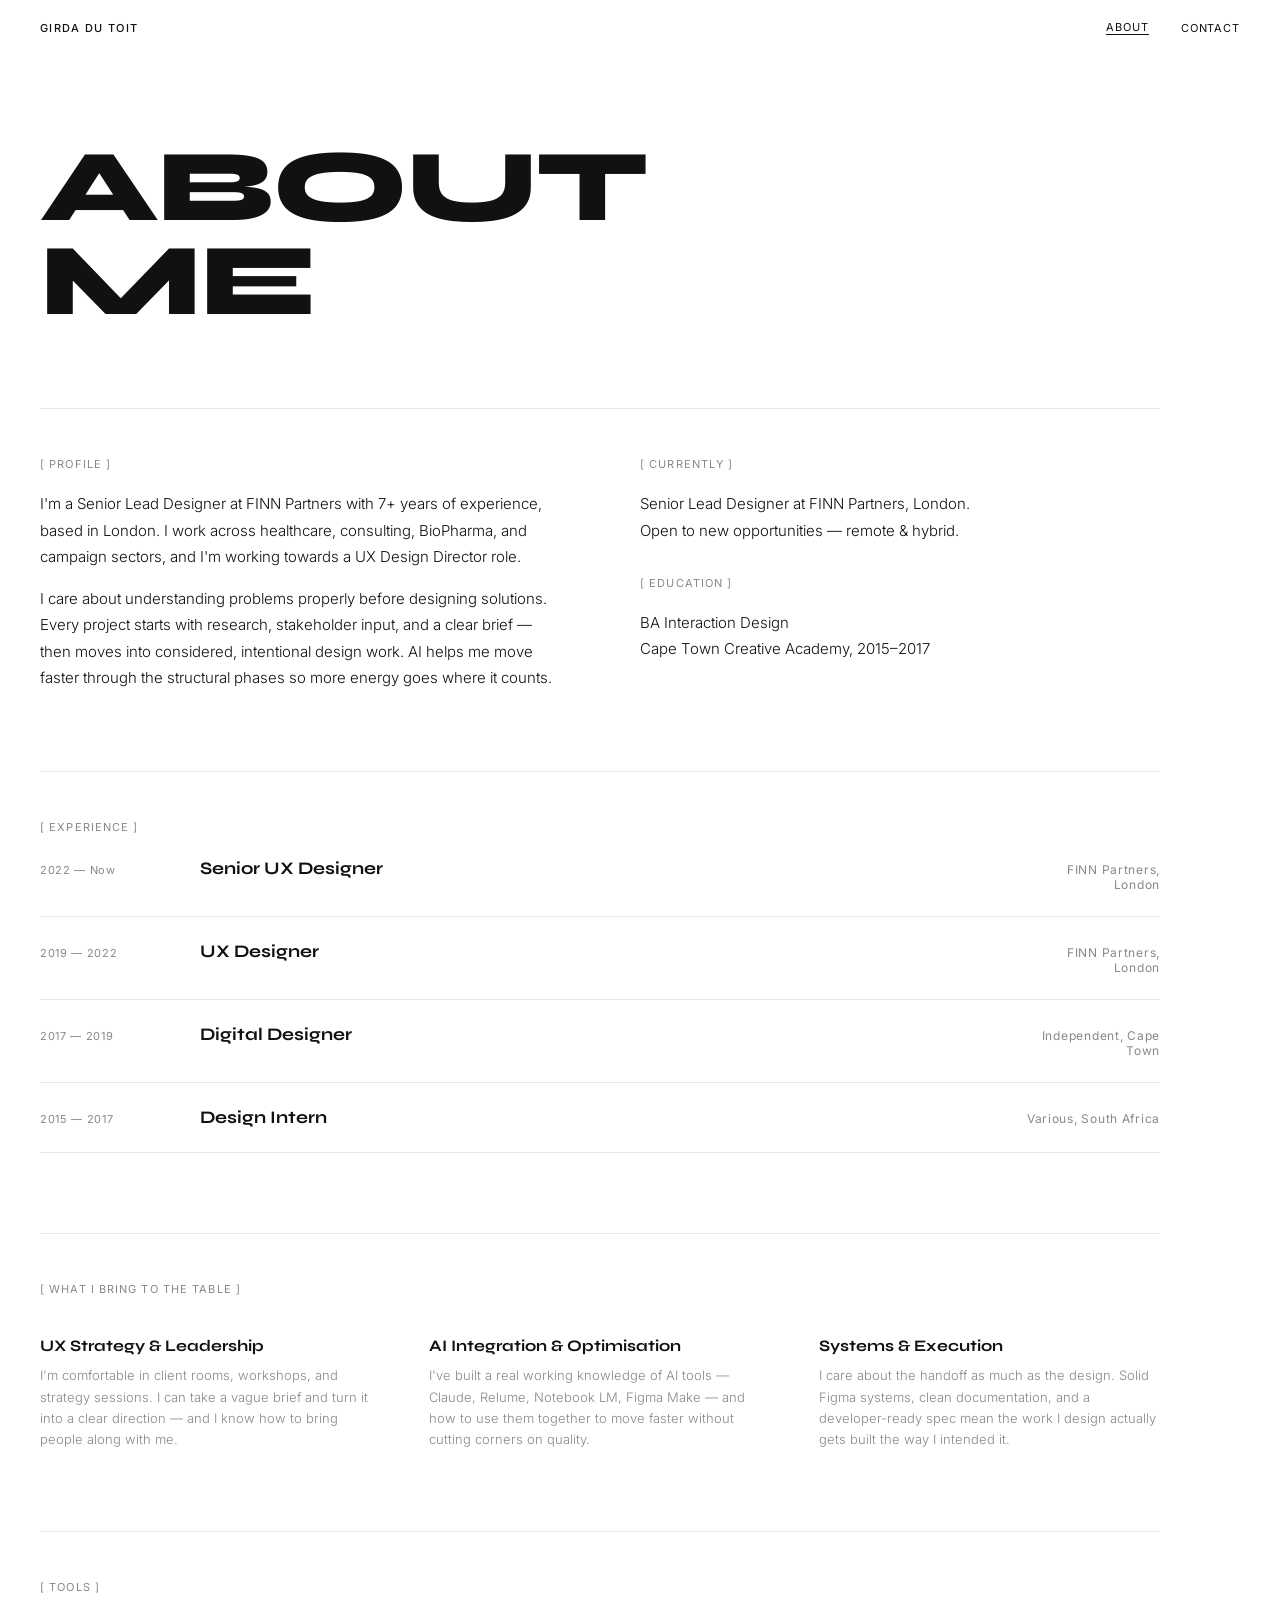
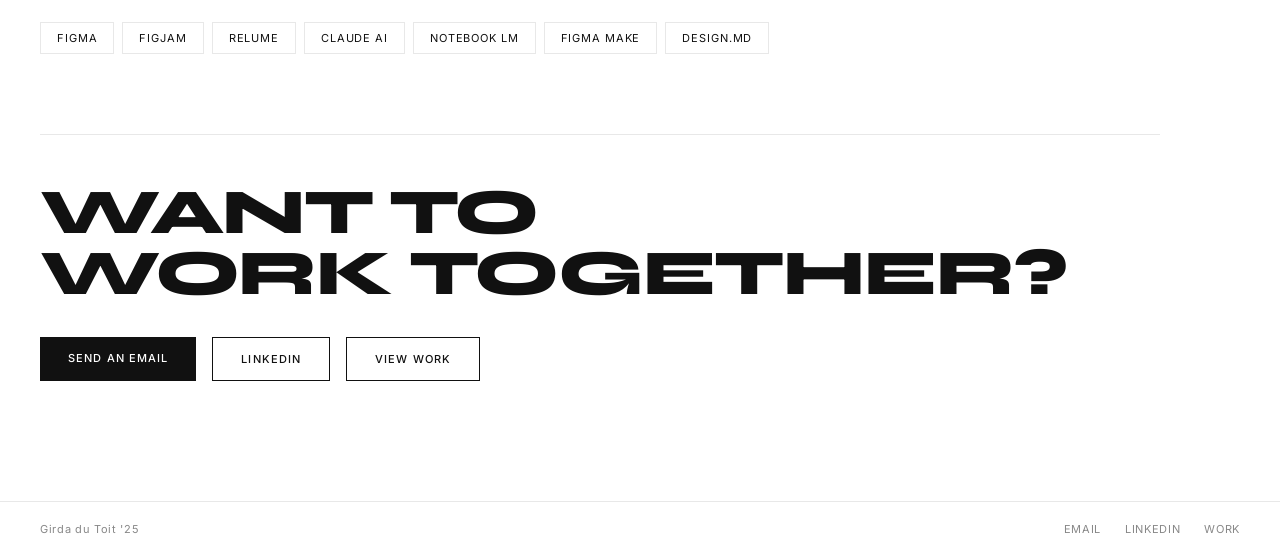
==== about.html @ a4d141b9 "Add files via upload" ====
<!DOCTYPE html>
<html lang="en">
<head>
    <meta charset="UTF-8">
    <meta name="viewport" content="width=device-width, initial-scale=1.0">
    <title>About — Girda du Toit</title>
    <meta name="description" content="About Girda du Toit — Senior Lead Designer based in London.">
    <link rel="preconnect" href="https://fonts.googleapis.com">
    <link rel="preconnect" href="https://fonts.gstatic.com" crossorigin>
    <link href="https://fonts.googleapis.com/css2?family=Inter:wght@300;400;500&family=Syne:wght@700;800&display=swap" rel="stylesheet">
    <link rel="icon" href="data:image/svg+xml,<svg xmlns='http://www.w3.org/2000/svg' viewBox='0 0 32 32'><rect width='32' height='32' fill='%23111'/><text x='6' y='23' font-size='18' font-weight='900' fill='white' font-family='sans-serif'>G</text></svg>">
    <style>
        *, *::before, *::after { box-sizing: border-box; margin: 0; padding: 0; }
        html { scroll-behavior: smooth; }
        :root { --black: #111111; --white: #ffffff; --grey: #888888; --light: #f5f5f5; --border: #e8e8e8; }
        body { font-family: 'Inter', sans-serif; background: var(--white); color: var(--black); min-height: 100vh; -webkit-font-smoothing: antialiased; }

        nav {
            position: fixed; top: 0; left: 0; right: 0; z-index: 50;
            display: flex; align-items: center; justify-content: space-between;
            padding: 20px 40px;
            background: rgba(255,255,255,0.92); backdrop-filter: blur(12px);
        }
        .nav-name { font-size: 11px; font-weight: 500; letter-spacing: 0.12em; text-transform: uppercase; color: var(--black); text-decoration: none; }
        .nav-links { display: flex; align-items: center; gap: 32px; }
        .nav-links a { font-size: 11px; font-weight: 400; letter-spacing: 0.08em; text-transform: uppercase; color: var(--black); text-decoration: none; transition: color 0.2s; }
        .nav-links a:hover { color: var(--grey); }
        .nav-links a.active { border-bottom: 1px solid var(--black); }

        .page { padding: 140px 40px 120px; max-width: 1200px; }

        .page-title {
            font-family: 'Syne', sans-serif;
            font-weight: 800;
            font-size: clamp(3rem, 8vw, 7rem);
            line-height: 0.92;
            letter-spacing: -0.02em;
            text-transform: uppercase;
            color: var(--black);
            margin-bottom: 80px;
        }

        .about-grid {
            display: grid;
            grid-template-columns: 1fr 1fr;
            gap: 80px;
            border-top: 1px solid var(--border);
            padding-top: 48px;
            margin-bottom: 80px;
        }

        .about-label {
            font-size: 11px; font-weight: 400; letter-spacing: 0.1em;
            text-transform: uppercase; color: var(--grey); margin-bottom: 20px;
        }
        .about-text {
            font-size: 15px; font-weight: 300; line-height: 1.75;
            color: var(--black);
        }
        .about-text + .about-text { margin-top: 16px; }

        /* Timeline */
        .timeline { border-top: 1px solid var(--border); padding-top: 48px; margin-bottom: 80px; }
        .timeline-label { font-size: 11px; font-weight: 400; letter-spacing: 0.1em; text-transform: uppercase; color: var(--grey); margin-bottom: 0; }
        .timeline-row {
            display: grid;
            grid-template-columns: 120px 1fr 140px;
            align-items: baseline;
            padding: 24px 0;
            border-bottom: 1px solid var(--border);
            gap: 40px;
        }
        .tl-dates { font-size: 11px; color: var(--grey); letter-spacing: 0.06em; }
        .tl-role { font-family: 'Syne', sans-serif; font-weight: 700; font-size: 1.1rem; }
        .tl-company { font-size: 12px; color: var(--grey); letter-spacing: 0.06em; text-align: right; }

        /* Expertise */
        .expertise { border-top: 1px solid var(--border); padding-top: 48px; margin-bottom: 80px; }
        .expertise-grid { display: grid; grid-template-columns: repeat(3, 1fr); gap: 48px; margin-top: 40px; }
        .exp-title { font-family: 'Syne', sans-serif; font-size: 1rem; font-weight: 700; margin-bottom: 10px; }
        .exp-text { font-size: 13px; font-weight: 300; line-height: 1.65; color: var(--grey); }

        /* Tools */
        .tools { border-top: 1px solid var(--border); padding-top: 48px; margin-bottom: 80px; }
        .tools-list { display: flex; flex-wrap: wrap; gap: 8px; margin-top: 28px; }
        .tool-tag {
            font-size: 11px; letter-spacing: 0.08em; text-transform: uppercase;
            border: 1px solid var(--border); padding: 8px 16px;
            color: var(--black); transition: all 0.2s;
        }
        .tool-tag:hover { background: var(--black); color: var(--white); }

        /* CTA */
        .cta { border-top: 1px solid var(--border); padding-top: 48px; }
        .cta-title { font-family: 'Syne', sans-serif; font-weight: 800; font-size: clamp(2rem, 5vw, 4.5rem); line-height: 0.95; letter-spacing: -0.02em; text-transform: uppercase; margin-bottom: 32px; }
        .cta-links { display: flex; gap: 16px; flex-wrap: wrap; }
        .cta-link {
            font-size: 11px; font-weight: 500; letter-spacing: 0.1em; text-transform: uppercase;
            text-decoration: none; color: var(--white); background: var(--black);
            padding: 14px 28px; transition: opacity 0.2s;
        }
        .cta-link:hover { opacity: 0.7; }
        .cta-link.outline { background: var(--white); color: var(--black); border: 1px solid var(--black); }
        .cta-link.outline:hover { background: var(--black); color: var(--white); }

        footer {
            display: flex; align-items: center; justify-content: space-between;
            padding: 20px 40px; border-top: 1px solid var(--border); flex-wrap: wrap; gap: 12px;
        }
        footer span { font-size: 11px; color: var(--grey); letter-spacing: 0.06em; }
        .footer-links { display: flex; gap: 24px; }
        .footer-links a { font-size: 11px; color: var(--grey); text-decoration: none; letter-spacing: 0.06em; text-transform: uppercase; transition: color 0.2s; }
        .footer-links a:hover { color: var(--black); }

        @media (max-width: 768px) {
            nav { padding: 16px 20px; }
            .page { padding: 120px 20px 80px; }
            .about-grid { grid-template-columns: 1fr; gap: 40px; }
            .timeline-row { grid-template-columns: 80px 1fr; gap: 20px; }
            .tl-company { display: none; }
            .expertise-grid { grid-template-columns: 1fr; gap: 32px; }
            footer { padding: 20px; }
        }
    </style>
</head>
<body>

<nav>
    <a href="index.html" class="nav-name">Girda du Toit</a>
    <div class="nav-links">
        <a href="about.html" class="active">About</a>
        <a href="mailto:girdadutoit@gmail.com">Contact</a>
    </div>
</nav>

<div class="page">

    <h1 class="page-title">About<br>Me</h1>

    <!-- Bio -->
    <div class="about-grid">
        <div>
            <p class="about-label">[ Profile ]</p>
            <p class="about-text">I'm a Senior Lead Designer at FINN Partners with 7+ years of experience, based in London. I work across healthcare, consulting, BioPharma, and campaign sectors, and I'm working towards a UX Design Director role.</p>
            <p class="about-text" style="margin-top:16px">I care about understanding problems properly before designing solutions. Every project starts with research, stakeholder input, and a clear brief — then moves into considered, intentional design work. AI helps me move faster through the structural phases so more energy goes where it counts.</p>
        </div>
        <div>
            <p class="about-label">[ Currently ]</p>
            <p class="about-text" style="margin-bottom:32px">Senior Lead Designer at FINN Partners, London.<br>Open to new opportunities — remote & hybrid.</p>
            <p class="about-label">[ Education ]</p>
            <p class="about-text">BA Interaction Design<br>Cape Town Creative Academy, 2015–2017</p>
        </div>
    </div>

    <!-- Timeline -->
    <div class="timeline">
        <p class="timeline-label">[ Experience ]</p>
        <div class="timeline-row">
            <span class="tl-dates">2022 — Now</span>
            <span class="tl-role">Senior UX Designer</span>
            <span class="tl-company">FINN Partners, London</span>
        </div>
        <div class="timeline-row">
            <span class="tl-dates">2019 — 2022</span>
            <span class="tl-role">UX Designer</span>
            <span class="tl-company">FINN Partners, London</span>
        </div>
        <div class="timeline-row">
            <span class="tl-dates">2017 — 2019</span>
            <span class="tl-role">Digital Designer</span>
            <span class="tl-company">Independent, Cape Town</span>
        </div>
        <div class="timeline-row">
            <span class="tl-dates">2015 — 2017</span>
            <span class="tl-role">Design Intern</span>
            <span class="tl-company">Various, South Africa</span>
        </div>
    </div>

    <!-- What I bring -->
    <div class="expertise">
        <p class="about-label">[ What I bring to the table ]</p>
        <div class="expertise-grid">
            <div>
                <p class="exp-title">UX Strategy & Leadership</p>
                <p class="exp-text">I'm comfortable in client rooms, workshops, and strategy sessions. I can take a vague brief and turn it into a clear direction — and I know how to bring people along with me.</p>
            </div>
            <div>
                <p class="exp-title">AI Integration & Optimisation</p>
                <p class="exp-text">I've built a real working knowledge of AI tools — Claude, Relume, Notebook LM, Figma Make — and how to use them together to move faster without cutting corners on quality.</p>
            </div>
            <div>
                <p class="exp-title">Systems & Execution</p>
                <p class="exp-text">I care about the handoff as much as the design. Solid Figma systems, clean documentation, and a developer-ready spec mean the work I design actually gets built the way I intended it.</p>
            </div>
        </div>
    </div>

    <!-- Tools -->
    <div class="tools">
        <p class="about-label">[ Tools ]</p>
        <div class="tools-list">
            <span class="tool-tag">Figma</span>
            <span class="tool-tag">FigJam</span>
            <span class="tool-tag">Relume</span>
            <span class="tool-tag">Claude AI</span>
            <span class="tool-tag">Notebook LM</span>
            <span class="tool-tag">Figma Make</span>
            <span class="tool-tag">Design.md</span>
        </div>
    </div>

    <!-- CTA -->
    <div class="cta">
        <h2 class="cta-title">Want to<br>work together?</h2>
        <div class="cta-links">
            <a href="mailto:girdadutoit@gmail.com" class="cta-link">Send an Email</a>
            <a href="https://www.linkedin.com/in/girdadutoit" target="_blank" class="cta-link outline">LinkedIn</a>
            <a href="index.html" class="cta-link outline">View Work</a>
        </div>
    </div>

</div>

<footer>
    <span>Girda du Toit '25</span>
    <div class="footer-links">
        <a href="mailto:girdadutoit@gmail.com">Email</a>
        <a href="https://www.linkedin.com/in/girdadutoit" target="_blank">LinkedIn</a>
        <a href="index.html">Work</a>
    </div>
</footer>

</body>
</html>
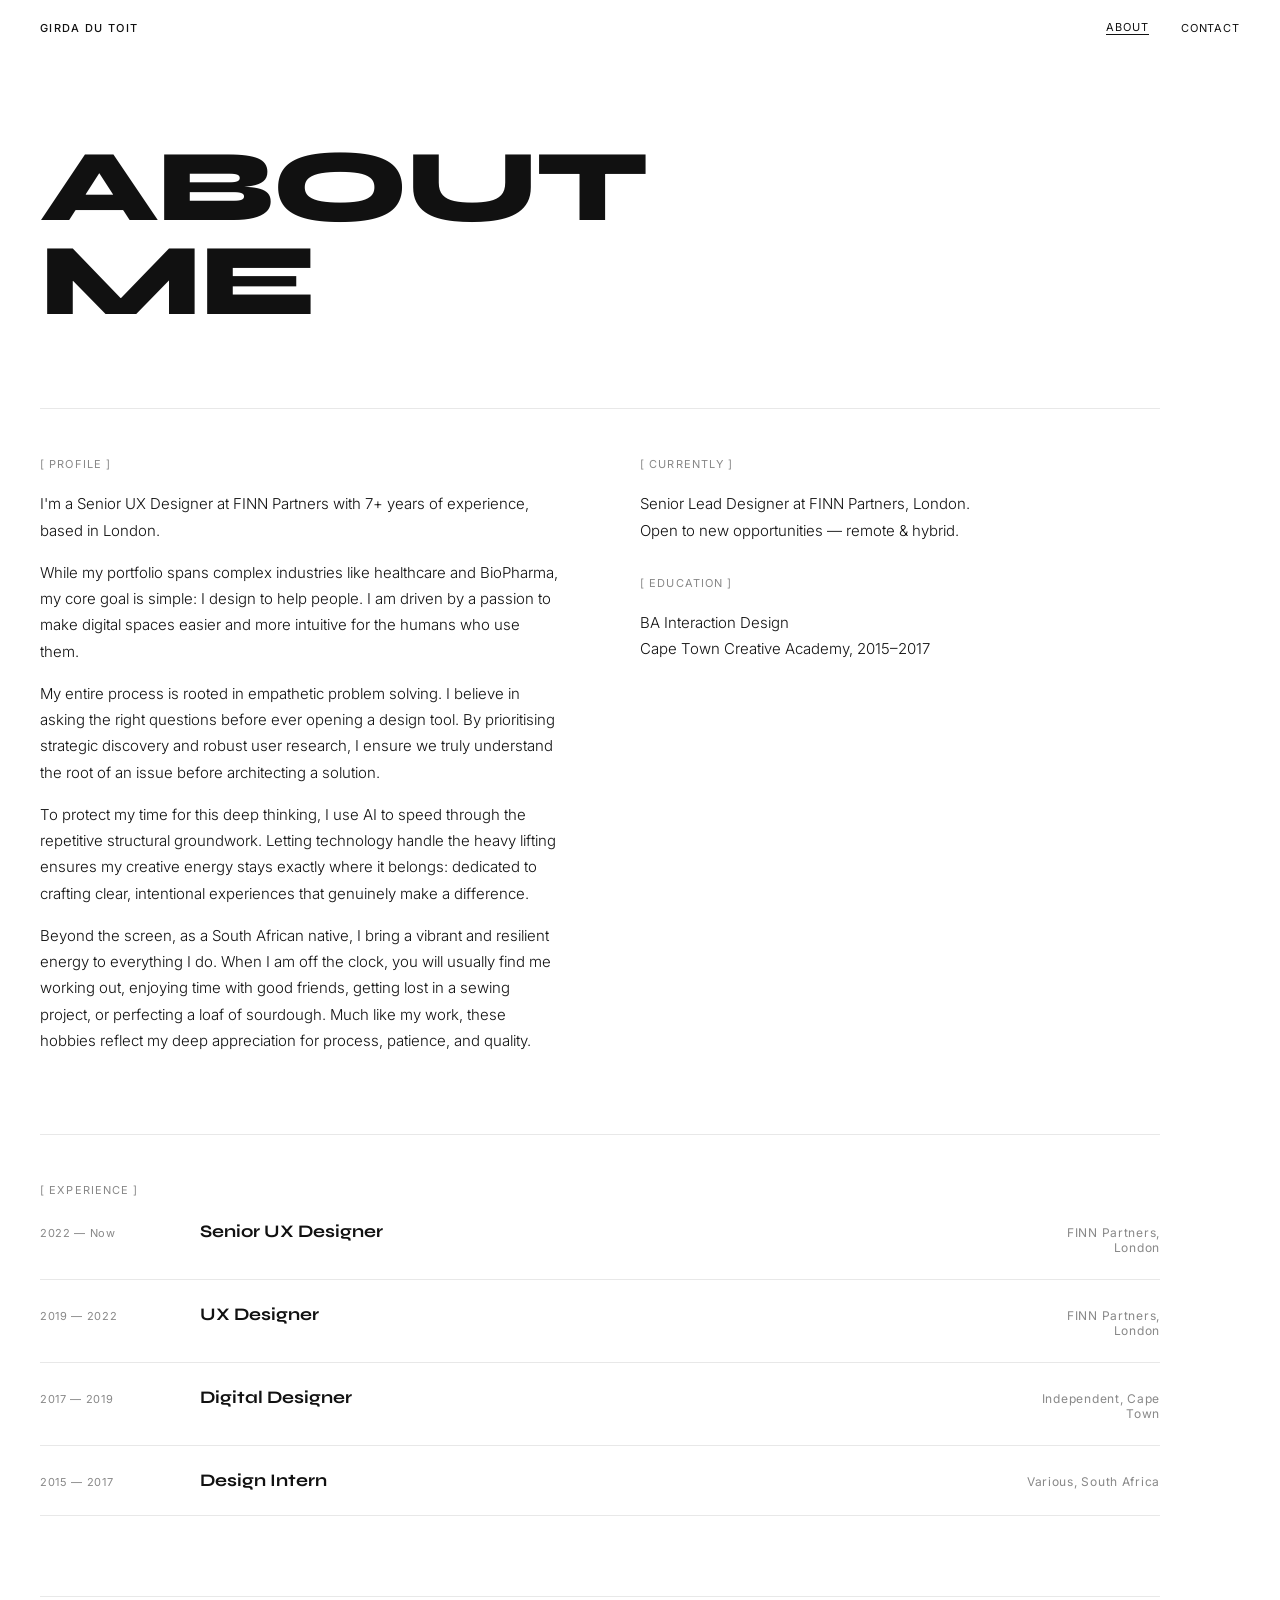
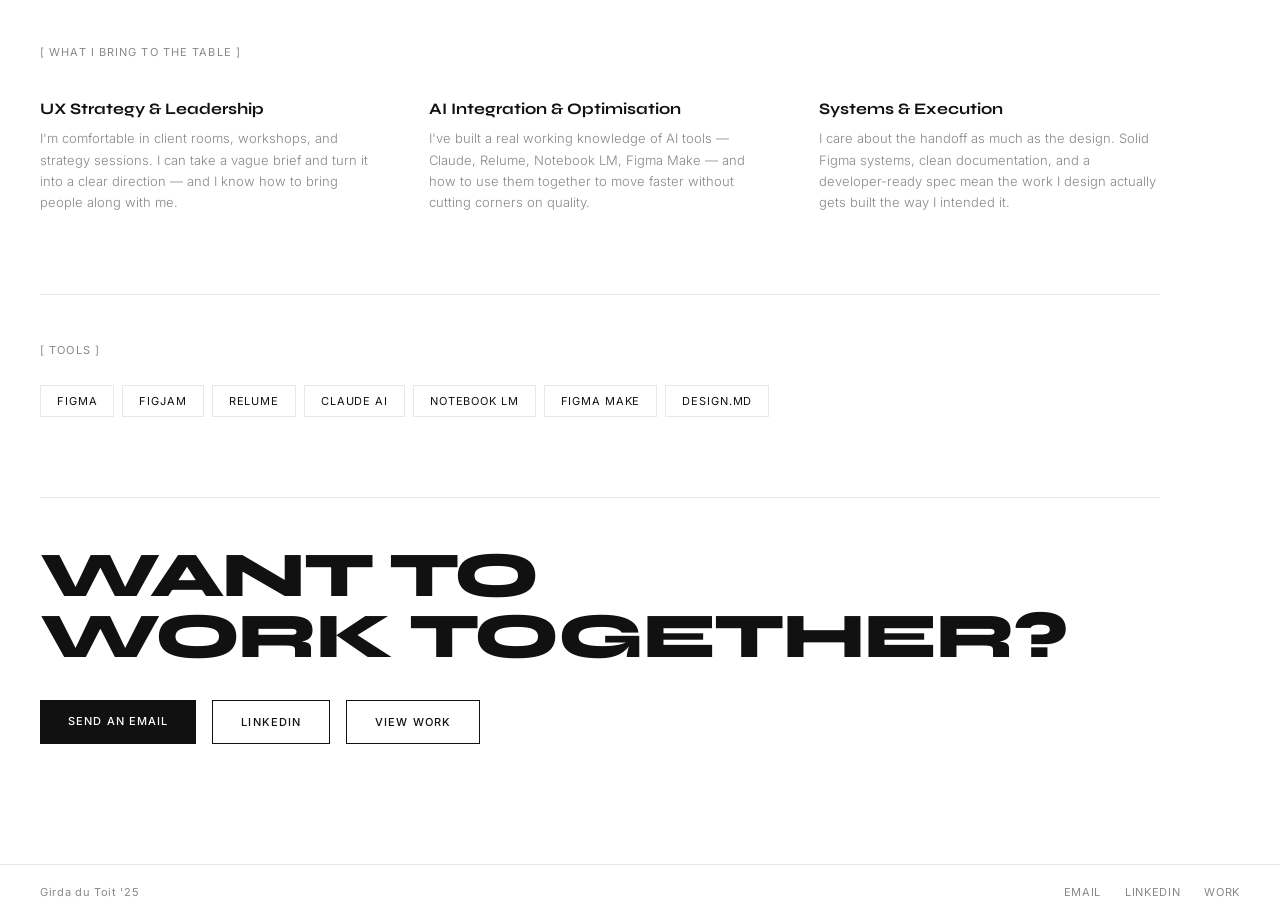
==== commit a74887e0: "Update about.html" ====
--- a/about.html
+++ b/about.html
@@ -141,8 +141,11 @@
     <div class="about-grid">
         <div>
             <p class="about-label">[ Profile ]</p>
-            <p class="about-text">I'm a Senior Lead Designer at FINN Partners with 7+ years of experience, based in London. I work across healthcare, consulting, BioPharma, and campaign sectors, and I'm working towards a UX Design Director role.</p>
-            <p class="about-text" style="margin-top:16px">I care about understanding problems properly before designing solutions. Every project starts with research, stakeholder input, and a clear brief — then moves into considered, intentional design work. AI helps me move faster through the structural phases so more energy goes where it counts.</p>
+            <p class="about-text">I'm a Senior UX Designer at FINN Partners with 7+ years of experience, based in London.</p>
+            <p class="about-text" style="margin-top:16px">While my portfolio spans complex industries like healthcare and BioPharma, my core goal is simple: I design to help people. I am driven by a passion to make digital spaces easier and more intuitive for the humans who use them.</p>
+            <p class="about-text" style="margin-top:16px">My entire process is rooted in empathetic problem solving. I believe in asking the right questions before ever opening a design tool. By prioritising strategic discovery and robust user research, I ensure we truly understand the root of an issue before architecting a solution.</p>
+            <p class="about-text" style="margin-top:16px">To protect my time for this deep thinking, I use AI to speed through the repetitive structural groundwork. Letting technology handle the heavy lifting ensures my creative energy stays exactly where it belongs: dedicated to crafting clear, intentional experiences that genuinely make a difference.</p>
+            <p class="about-text" style="margin-top:16px">Beyond the screen, as a South African native, I bring a vibrant and resilient energy to everything I do. When I am off the clock, you will usually find me working out, enjoying time with good friends, getting lost in a sewing project, or perfecting a loaf of sourdough. Much like my work, these hobbies reflect my deep appreciation for process, patience, and quality.</p>
         </div>
         <div>
             <p class="about-label">[ Currently ]</p>
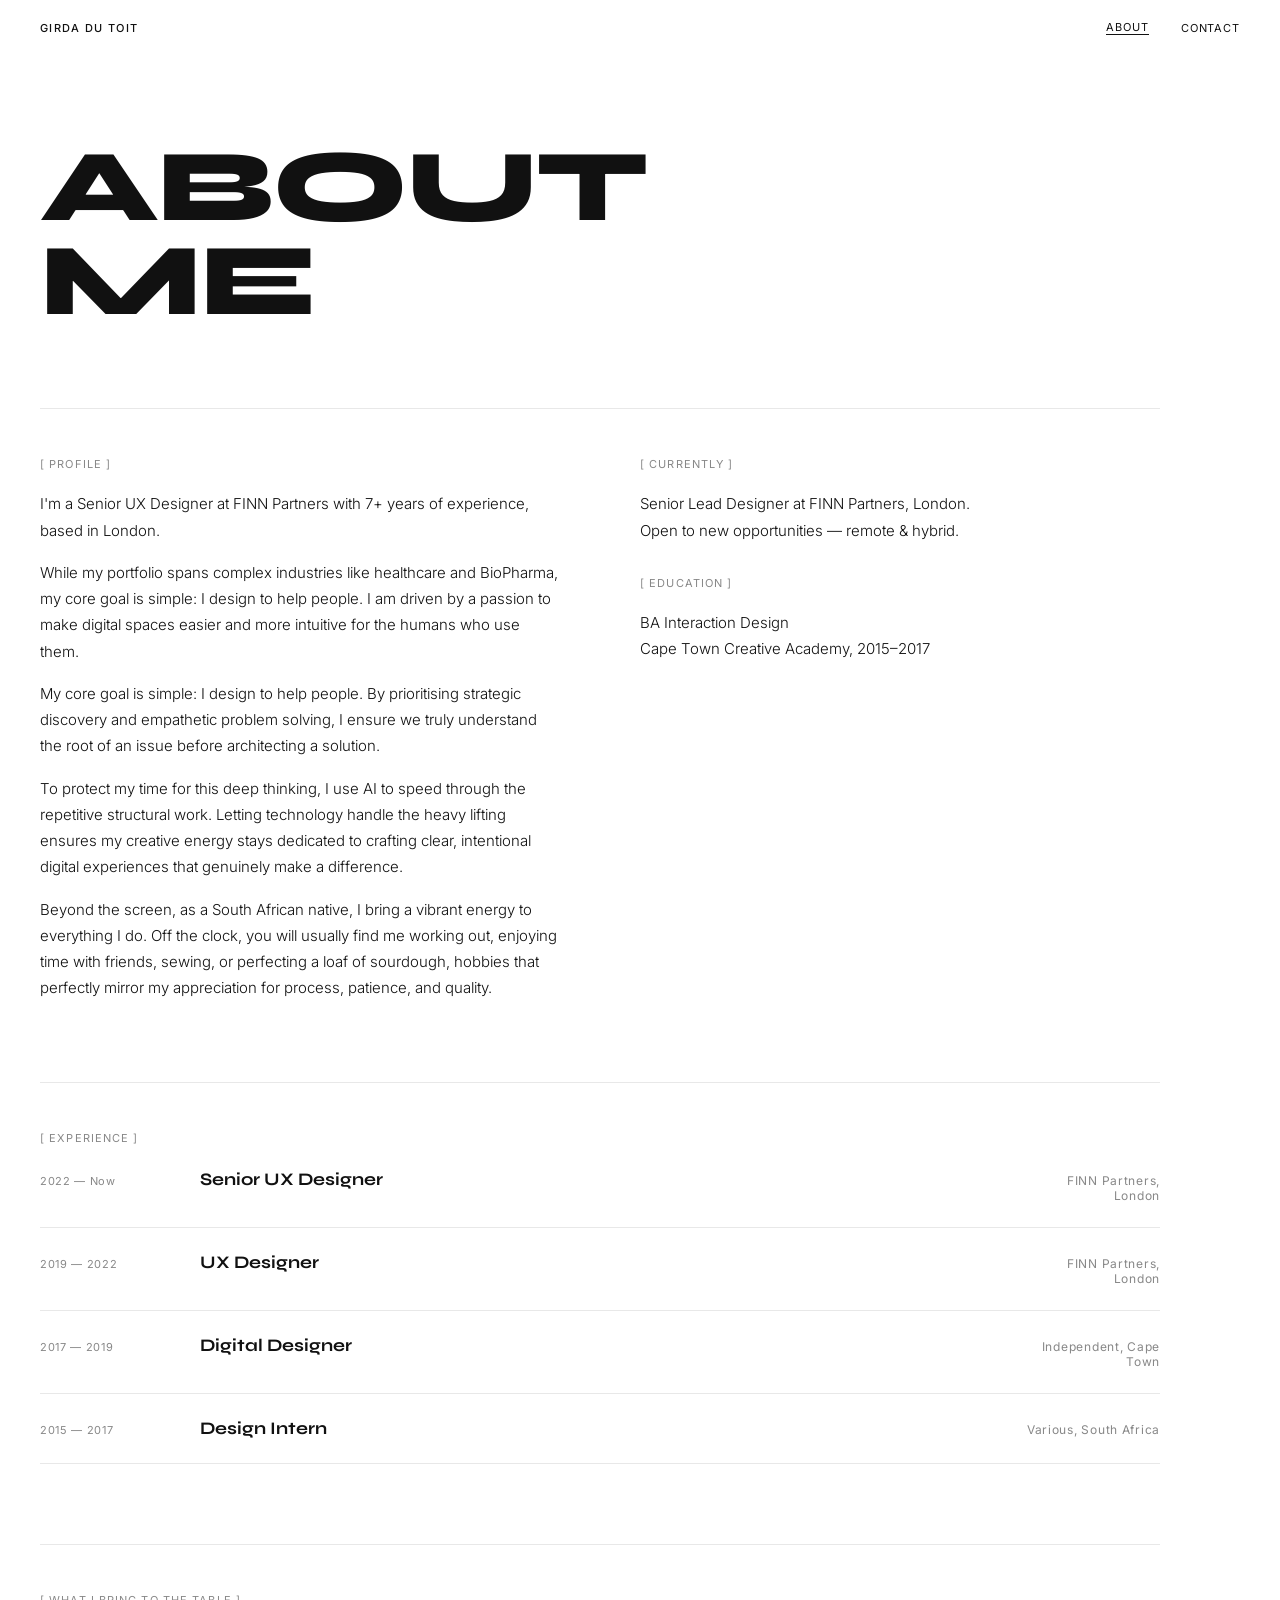
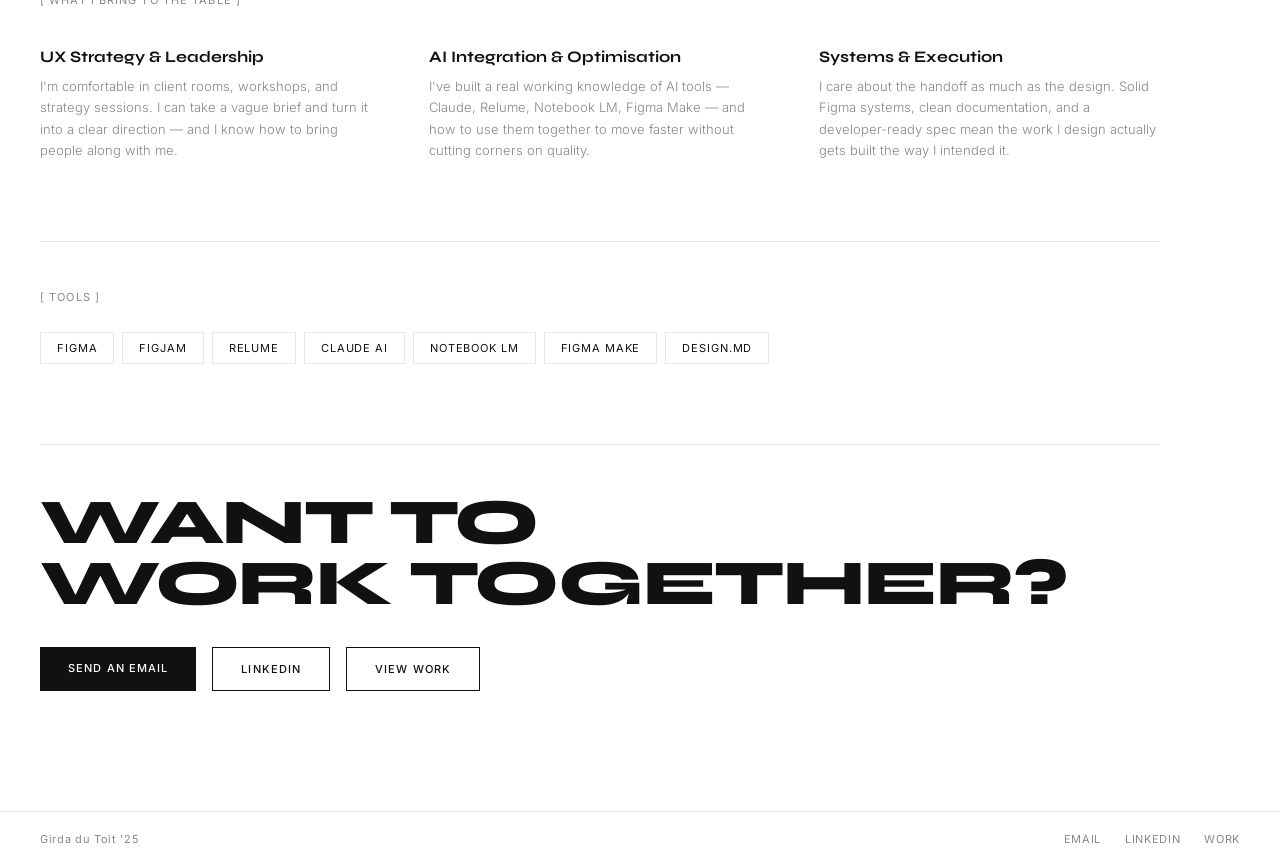
==== commit 814a843b: "Update about.html" ====
--- a/about.html
+++ b/about.html
@@ -143,9 +143,9 @@
             <p class="about-label">[ Profile ]</p>
             <p class="about-text">I'm a Senior UX Designer at FINN Partners with 7+ years of experience, based in London.</p>
             <p class="about-text" style="margin-top:16px">While my portfolio spans complex industries like healthcare and BioPharma, my core goal is simple: I design to help people. I am driven by a passion to make digital spaces easier and more intuitive for the humans who use them.</p>
-            <p class="about-text" style="margin-top:16px">My entire process is rooted in empathetic problem solving. I believe in asking the right questions before ever opening a design tool. By prioritising strategic discovery and robust user research, I ensure we truly understand the root of an issue before architecting a solution.</p>
-            <p class="about-text" style="margin-top:16px">To protect my time for this deep thinking, I use AI to speed through the repetitive structural groundwork. Letting technology handle the heavy lifting ensures my creative energy stays exactly where it belongs: dedicated to crafting clear, intentional experiences that genuinely make a difference.</p>
-            <p class="about-text" style="margin-top:16px">Beyond the screen, as a South African native, I bring a vibrant and resilient energy to everything I do. When I am off the clock, you will usually find me working out, enjoying time with good friends, getting lost in a sewing project, or perfecting a loaf of sourdough. Much like my work, these hobbies reflect my deep appreciation for process, patience, and quality.</p>
+            <p class="about-text" style="margin-top:16px">My core goal is simple: I design to help people. By prioritising strategic discovery and empathetic problem solving, I ensure we truly understand the root of an issue before architecting a solution.</p>
+            <p class="about-text" style="margin-top:16px">To protect my time for this deep thinking, I use AI to speed through the repetitive structural work. Letting technology handle the heavy lifting ensures my creative energy stays dedicated to crafting clear, intentional digital experiences that genuinely make a difference.</p>
+            <p class="about-text" style="margin-top:16px">Beyond the screen, as a South African native, I bring a vibrant energy to everything I do. Off the clock, you will usually find me working out, enjoying time with friends, sewing, or perfecting a loaf of sourdough, hobbies that perfectly mirror my appreciation for process, patience, and quality.</p>
         </div>
         <div>
             <p class="about-label">[ Currently ]</p>
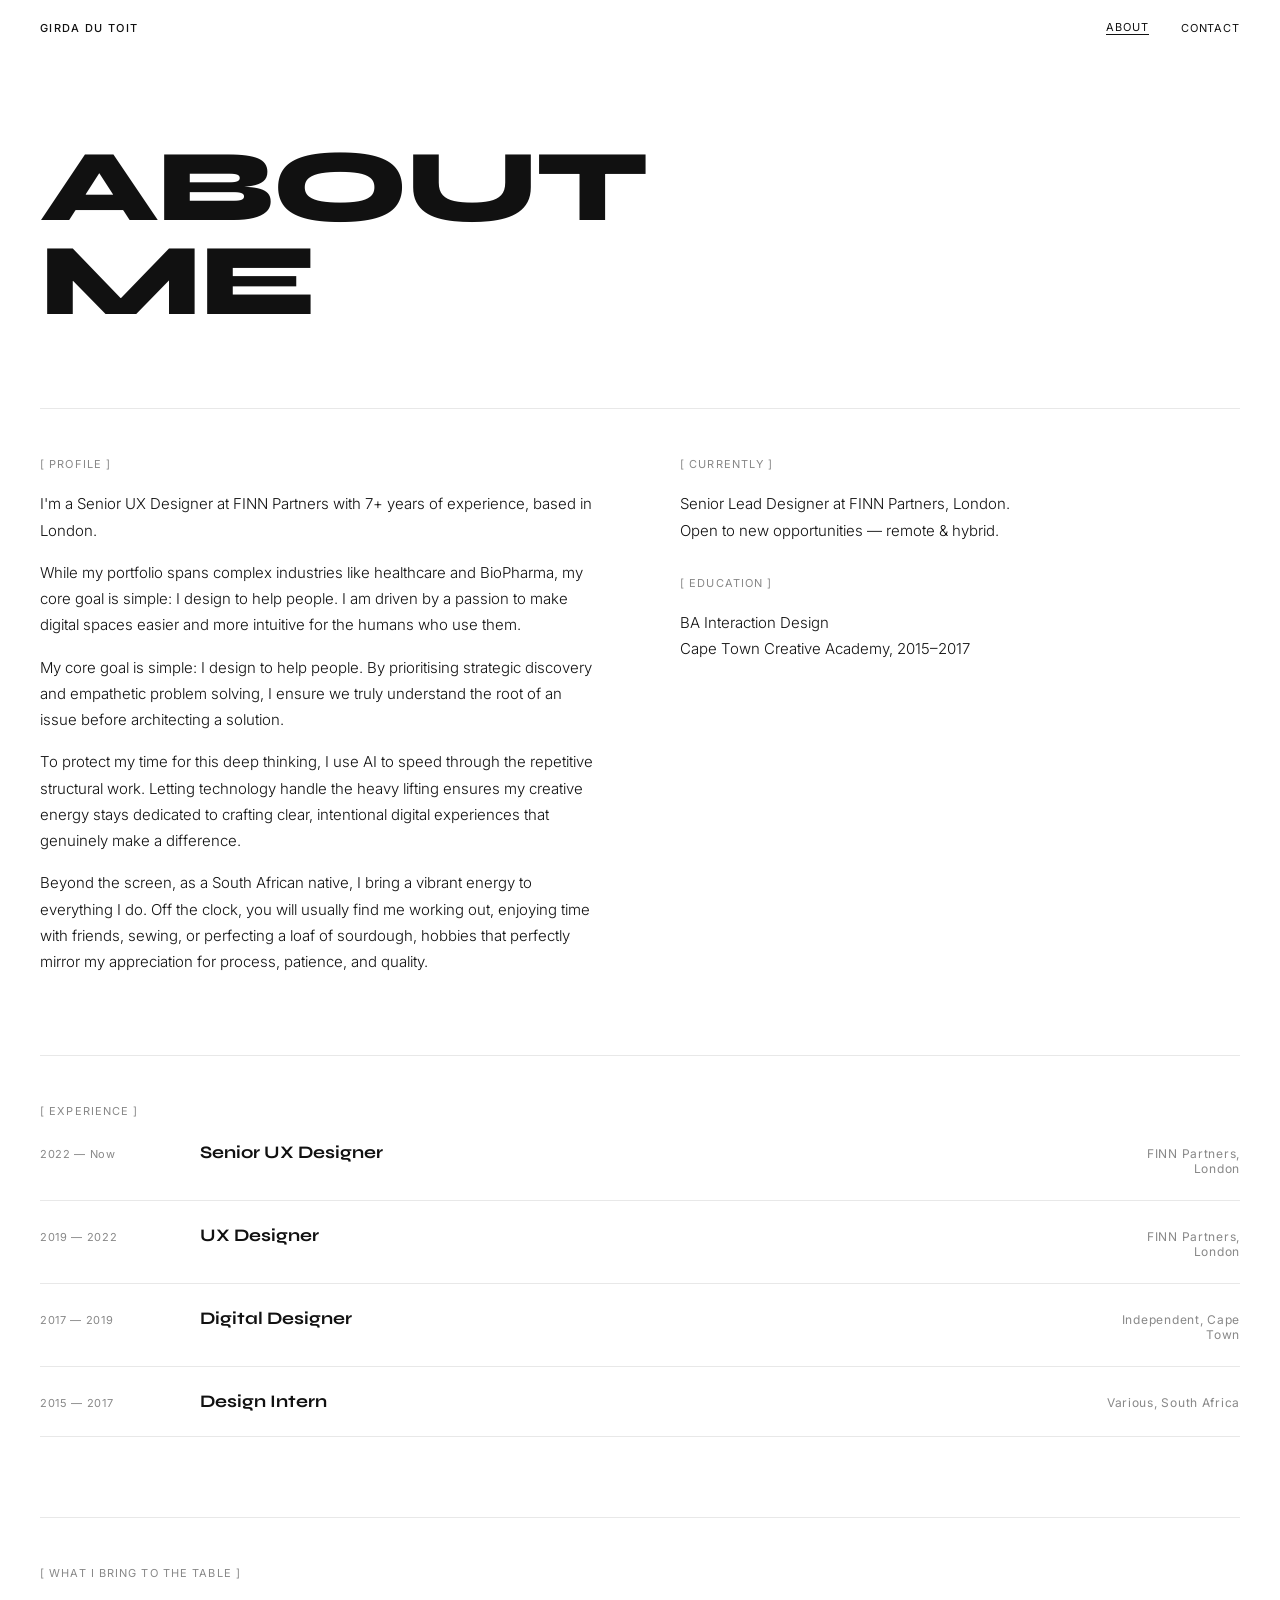
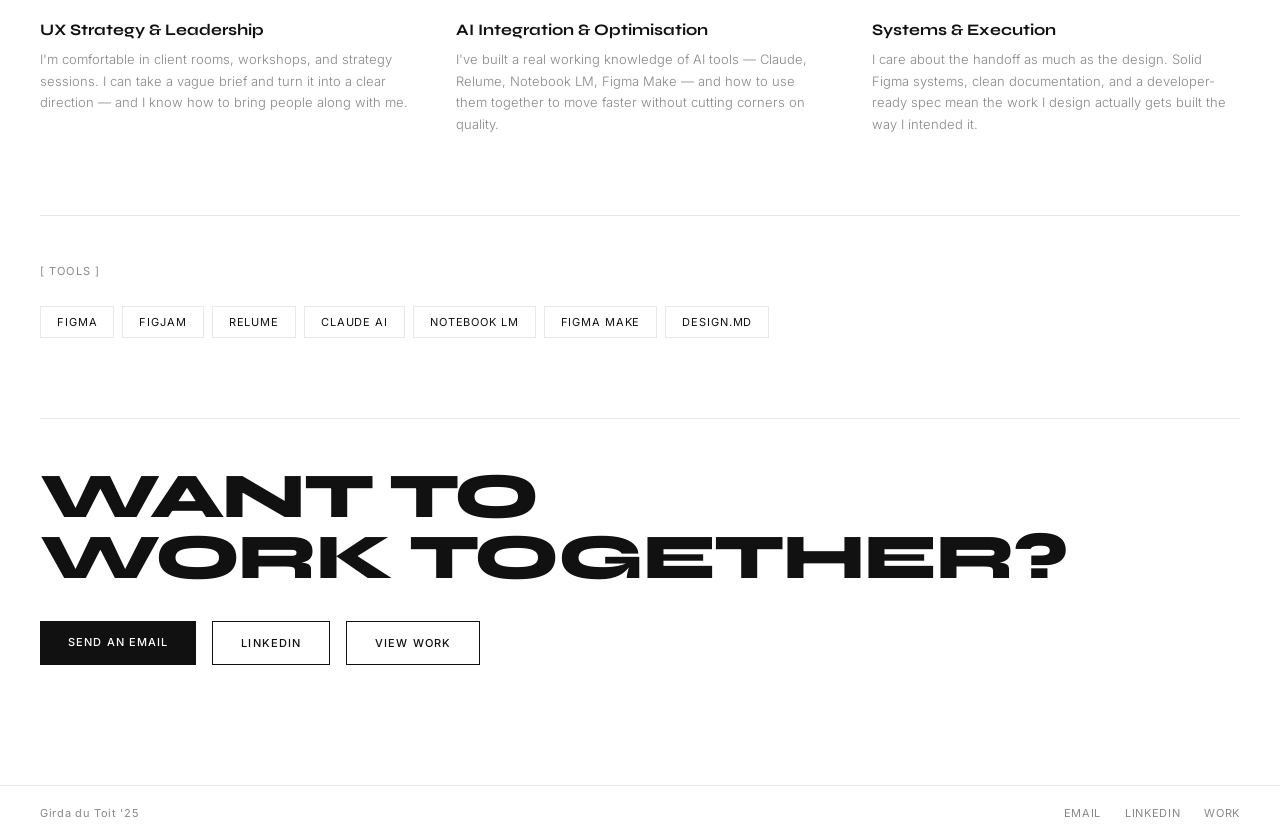
==== commit 4a5556f9: "Update about.html" ====
--- a/about.html
+++ b/about.html
@@ -27,7 +27,7 @@
         .nav-links a:hover { color: var(--grey); }
         .nav-links a.active { border-bottom: 1px solid var(--black); }
 
-        .page { padding: 140px 40px 120px; max-width: 1200px; }
+        .page { padding: 140px 40px 120px; max-width: 100%; }
 
         .page-title {
             font-family: 'Syne', sans-serif;
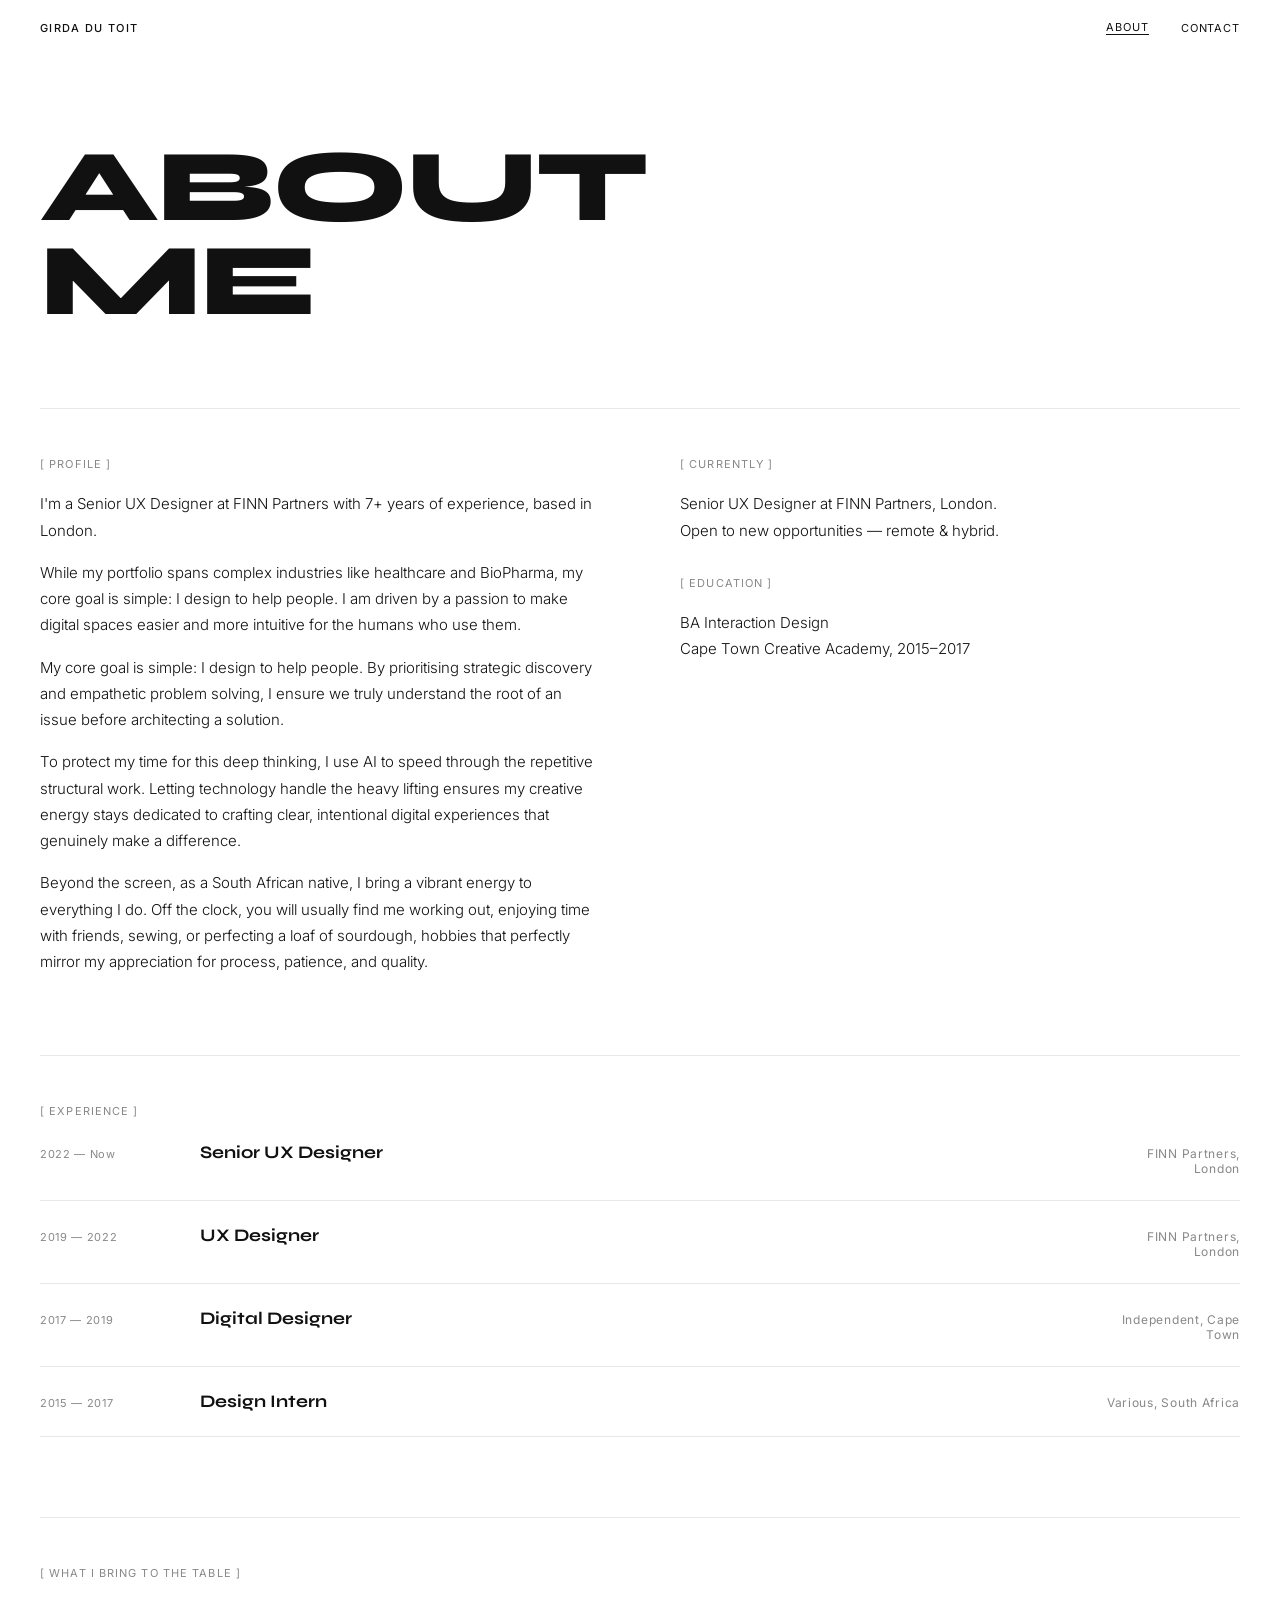
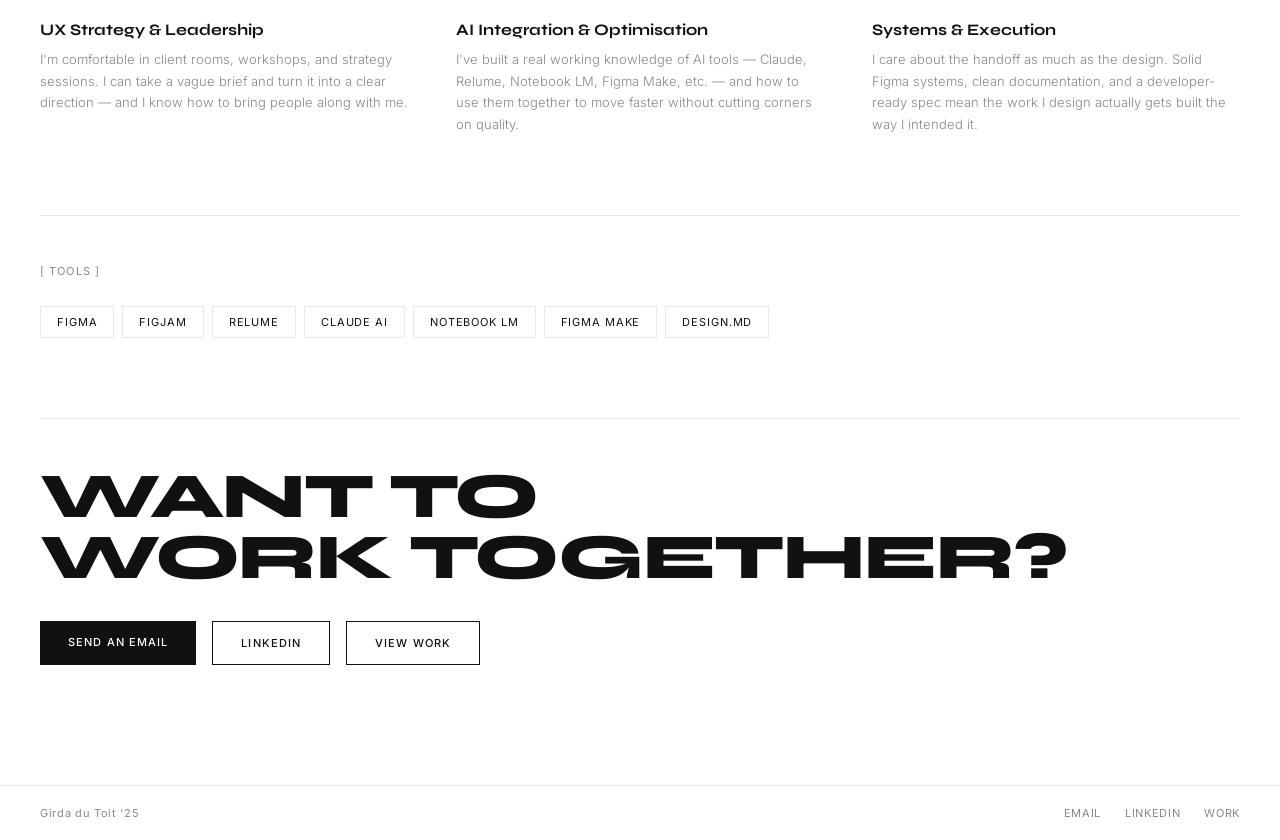
==== commit a6ad3b17: "Update about.html" ====
--- a/about.html
+++ b/about.html
@@ -27,7 +27,7 @@
         .nav-links a:hover { color: var(--grey); }
         .nav-links a.active { border-bottom: 1px solid var(--black); }
 
-        .page { padding: 140px 40px 120px; max-width: 100%; }
+        .page { padding: 140px 40px 120px; max-width: 1920px; }
 
         .page-title {
             font-family: 'Syne', sans-serif;
@@ -149,7 +149,7 @@
         </div>
         <div>
             <p class="about-label">[ Currently ]</p>
-            <p class="about-text" style="margin-bottom:32px">Senior Lead Designer at FINN Partners, London.<br>Open to new opportunities — remote & hybrid.</p>
+            <p class="about-text" style="margin-bottom:32px">Senior UX Designer at FINN Partners, London.<br>Open to new opportunities — remote & hybrid.</p>
             <p class="about-label">[ Education ]</p>
             <p class="about-text">BA Interaction Design<br>Cape Town Creative Academy, 2015–2017</p>
         </div>
@@ -190,7 +190,7 @@
             </div>
             <div>
                 <p class="exp-title">AI Integration & Optimisation</p>
-                <p class="exp-text">I've built a real working knowledge of AI tools — Claude, Relume, Notebook LM, Figma Make — and how to use them together to move faster without cutting corners on quality.</p>
+                <p class="exp-text">I've built a real working knowledge of AI tools — Claude, Relume, Notebook LM, Figma Make, etc. — and how to use them together to move faster without cutting corners on quality.</p>
             </div>
             <div>
                 <p class="exp-title">Systems & Execution</p>
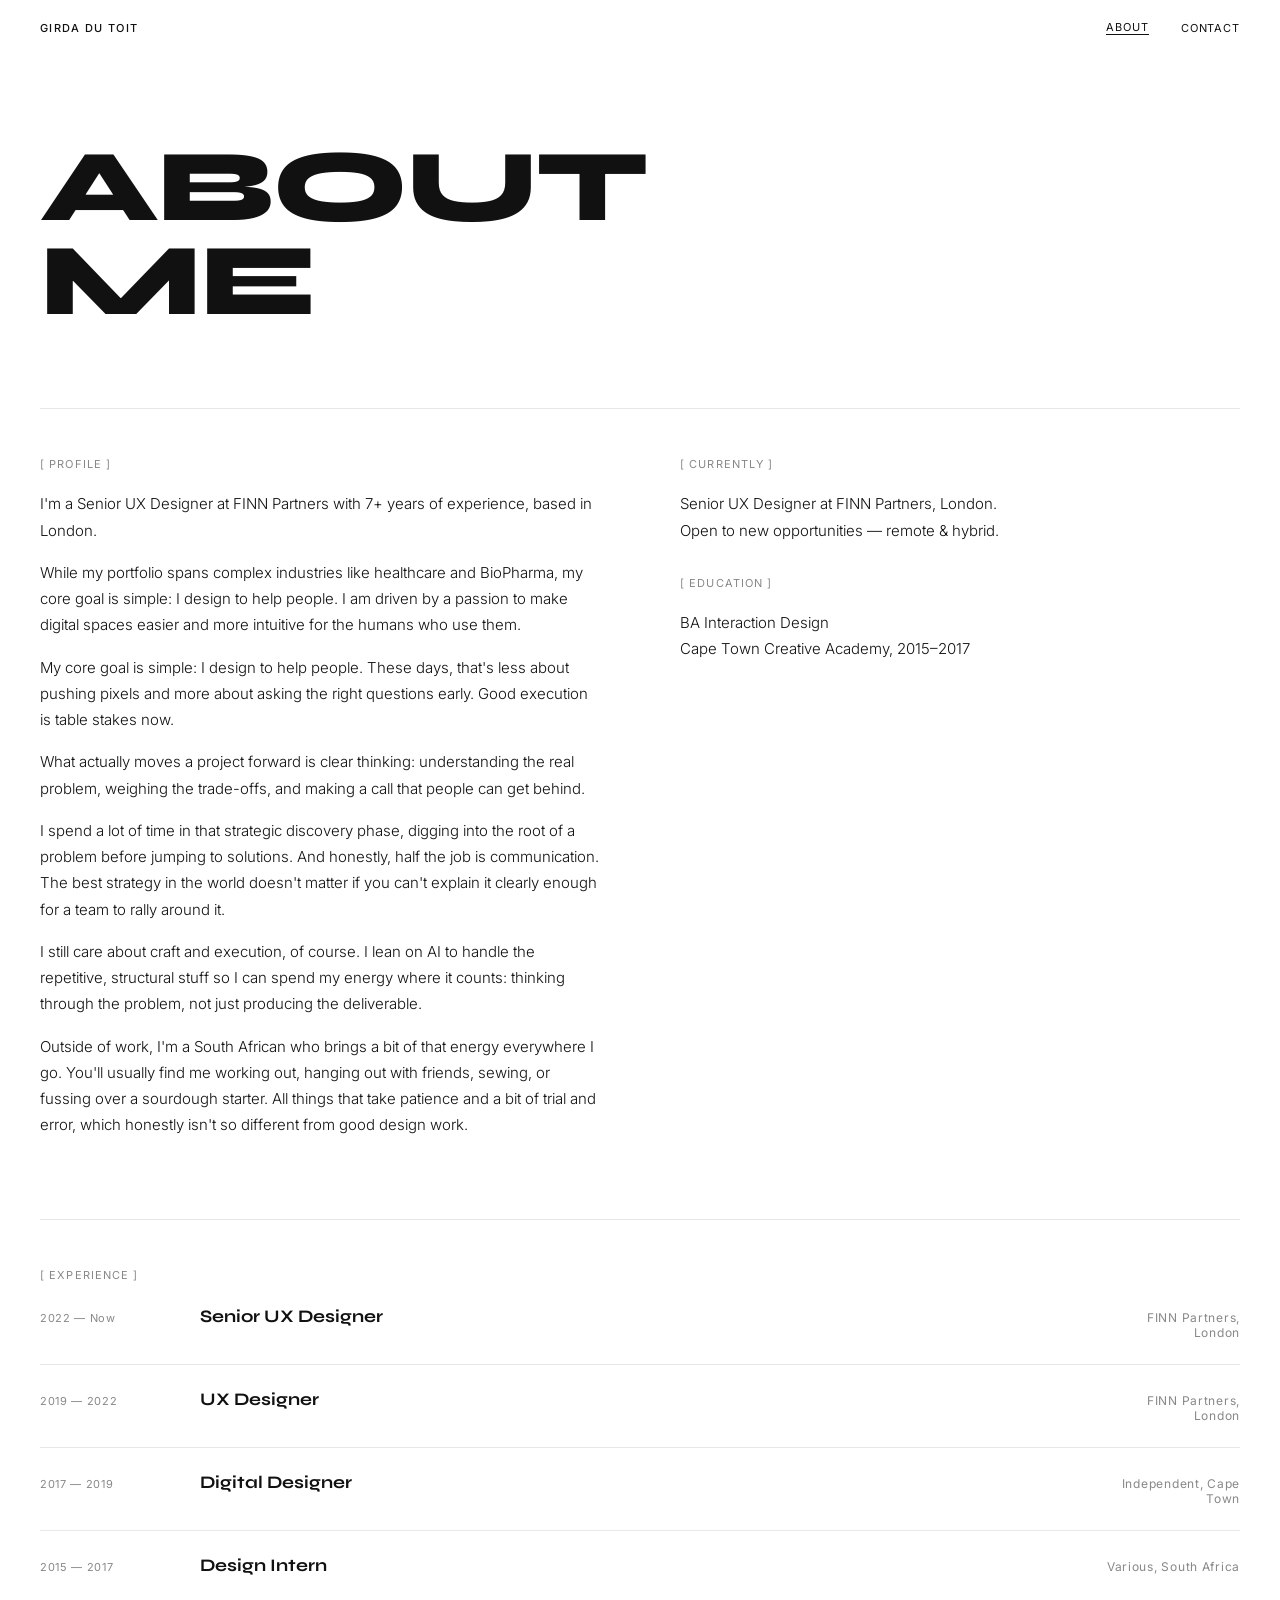
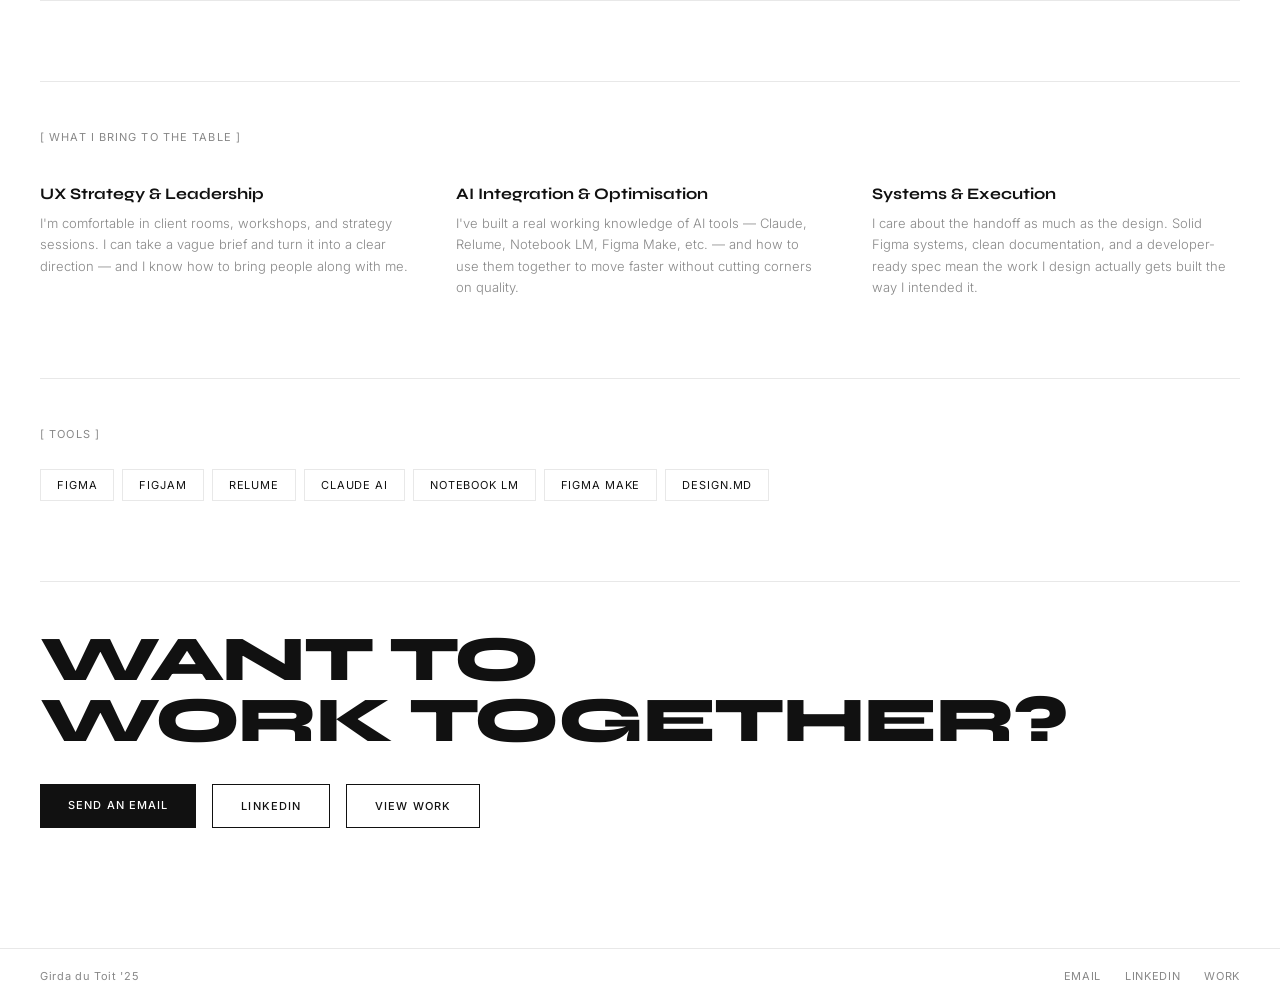
==== commit 17640d11: "Update about.html" ====
--- a/about.html
+++ b/about.html
@@ -143,9 +143,11 @@
             <p class="about-label">[ Profile ]</p>
             <p class="about-text">I'm a Senior UX Designer at FINN Partners with 7+ years of experience, based in London.</p>
             <p class="about-text" style="margin-top:16px">While my portfolio spans complex industries like healthcare and BioPharma, my core goal is simple: I design to help people. I am driven by a passion to make digital spaces easier and more intuitive for the humans who use them.</p>
-            <p class="about-text" style="margin-top:16px">My core goal is simple: I design to help people. By prioritising strategic discovery and empathetic problem solving, I ensure we truly understand the root of an issue before architecting a solution.</p>
-            <p class="about-text" style="margin-top:16px">To protect my time for this deep thinking, I use AI to speed through the repetitive structural work. Letting technology handle the heavy lifting ensures my creative energy stays dedicated to crafting clear, intentional digital experiences that genuinely make a difference.</p>
-            <p class="about-text" style="margin-top:16px">Beyond the screen, as a South African native, I bring a vibrant energy to everything I do. Off the clock, you will usually find me working out, enjoying time with friends, sewing, or perfecting a loaf of sourdough, hobbies that perfectly mirror my appreciation for process, patience, and quality.</p>
+            <p class="about-text" style="margin-top:16px">My core goal is simple: I design to help people. These days, that's less about pushing pixels and more about asking the right questions early. Good execution is table stakes now.</p>
+            <p class="about-text" style="margin-top:16px">What actually moves a project forward is clear thinking: understanding the real problem, weighing the trade-offs, and making a call that people can get behind.</p>
+            <p class="about-text" style="margin-top:16px">I spend a lot of time in that strategic discovery phase, digging into the root of a problem before jumping to solutions. And honestly, half the job is communication. The best strategy in the world doesn't matter if you can't explain it clearly enough for a team to rally around it.</p>
+            <p class="about-text" style="margin-top:16px">I still care about craft and execution, of course. I lean on AI to handle the repetitive, structural stuff so I can spend my energy where it counts: thinking through the problem, not just producing the deliverable.</p>  
+            <p class="about-text" style="margin-top:16px">Outside of work, I'm a South African who brings a bit of that energy everywhere I go. You'll usually find me working out, hanging out with friends, sewing, or fussing over a sourdough starter. All things that take patience and a bit of trial and error, which honestly isn't so different from good design work.</p>
         </div>
         <div>
             <p class="about-label">[ Currently ]</p>
